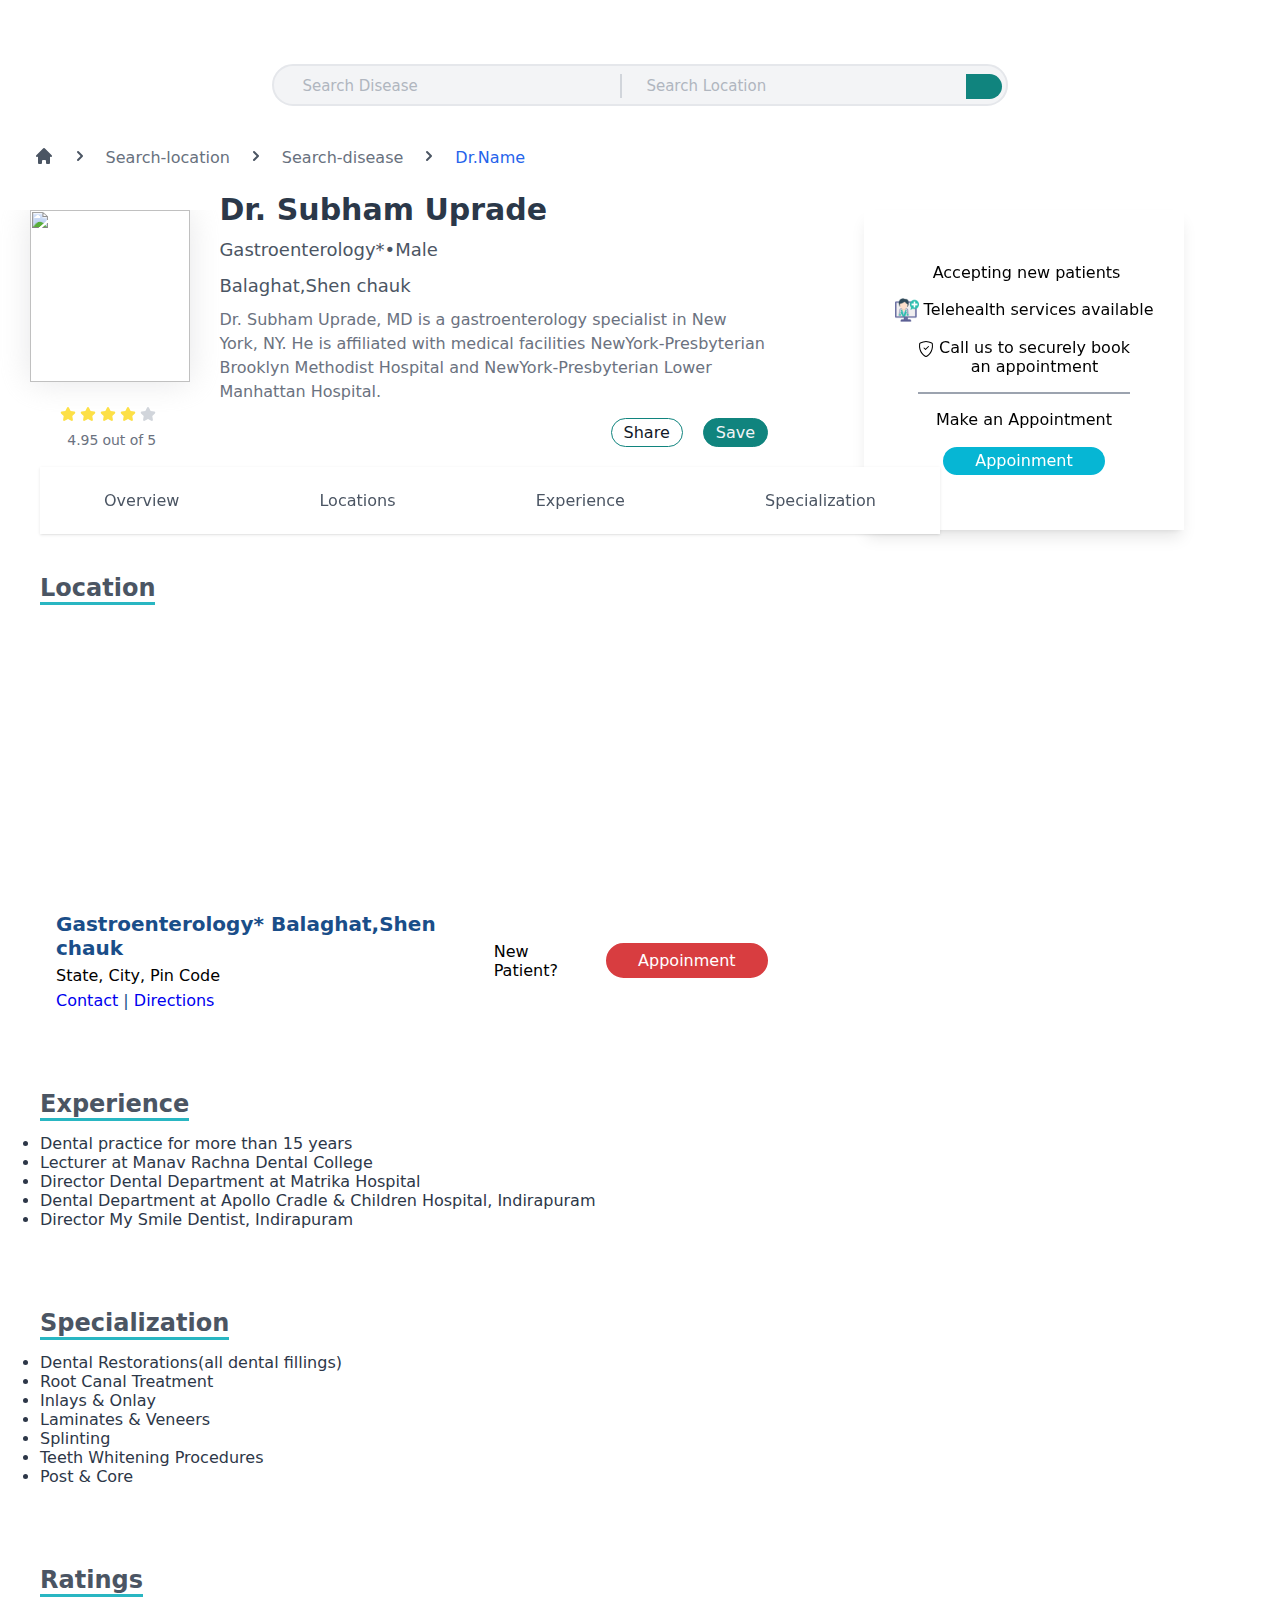
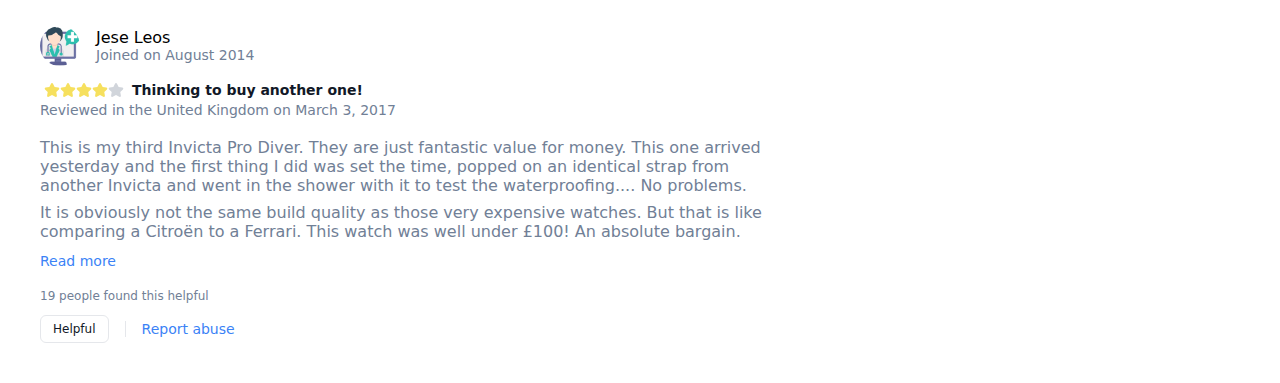
==== dr-search-profile/index.html @ 328bc560 "first commit" ====
<!DOCTYPE html>
<html lang="en">

<head>
    <meta charset="UTF-8">
    <meta name="viewport" content="width=device-width, initial-scale=1.0">
    <title>Document</title>
    <link rel="stylesheet" href="style.css">
    <!-- rimix  icon cdn -->
    <link href="https://cdn.jsdelivr.net/npm/remixicon@4.1.0/fonts/remixicon.css" rel="stylesheet" />
    <!-- fontawosame  icon cdn -->
    <link rel="stylesheet" href="https://cdnjs.cloudflare.com/ajax/libs/font-awesome/6.5.1/css/all.min.css"
        integrity="sha512-DTOQO9RWCH3ppGqcWaEA1BIZOC6xxalwEsw9c2QQeAIftl+Vegovlnee1c9QX4TctnWMn13TZye+giMm8e2LwA=="
        crossorigin="anonymous" referrerpolicy="no-referrer" />
    <!-- box icon cdn -->
    <link href='https://unpkg.com/boxicons@2.1.4/css/boxicons.min.css' rel='stylesheet'>
</head>

<body>
    <!-- navbar start -->

    <!-- navbar end -->
    <!-- search field -->
    <section>
        <section class="search-bar">
            <div class="search">
                <div class="search-item">
                    <input class="" type="text" id="search-input1" placeholder="Search Disease">
                </div>
                <div class="search-item">
                    <input class="input-2" type="text" id="search-input2" placeholder="Search Location">
                    <button onclick="search()" class=""><i class="fa-solid fa-lg fa-magnifying-glass"
                            style="color:white;"></i></button>
                </div>
            </div>
        </section>
        <div id="search-results">
            <!-- Search results will appear here -->
        </div>
    </section>
    <!-- search field end -->
    <!--info navigation start  -->
    <div class="info-nav mt-4">
        <div class="container flex items-center max-sm:px-2 py-4 mx-auto overflow-x-auto whitespace-nowrap">
            <a href="#" class="max-sm:text-sm text-gray-600 dark:text-gray-200">
                <svg xmlns="http://www.w3.org/2000/svg" class="w-5 h-5" viewBox="0 0 20 20" fill="currentColor">
                    <path
                        d="M10.707 2.293a1 1 0 00-1.414 0l-7 7a1 1 0 001.414 1.414L4 10.414V17a1 1 0 001 1h2a1 1 0 001-1v-2a1 1 0 011-1h2a1 1 0 011 1v2a1 1 0 001 1h2a1 1 0 001-1v-6.586l.293.293a1 1 0 001.414-1.414l-7-7z" />
                </svg>
            </a>
            <span class="mx-5 max-sm:mx-1 max-sm:text-sm text-gray-500 dark:text-gray-300 rtl:-scale-x-100">
                <svg xmlns="http://www.w3.org/2000/svg" class="w-5 h-5" viewBox="0 0 20 20" fill="currentColor">
                    <path fill-rule="evenodd"
                        d="M7.293 14.707a1 1 0 010-1.414L10.586 10 7.293 6.707a1 1 0 011.414-1.414l4 4a1 1 0 010 1.414l-4 4a1 1 0 01-1.414 0z"
                        clip-rule="evenodd" />
                </svg>
            </span>

            <a href="#" class="text text-gray-600 max-sm:text-sm dark:text-gray-200 hover:underline">
                Search-location
            </a>

            <span class="mx-5  max-sm:mx-1 text-gray-500 dark:text-gray-300 rtl:-scale-x-100">
                <svg xmlns="http://www.w3.org/2000/svg" class="w-5 h-5" viewBox="0 0 20 20" fill="currentColor">
                    <path fill-rule="evenodd"
                        d="M7.293 14.707a1 1 0 010-1.414L10.586 10 7.293 6.707a1 1 0 011.414-1.414l4 4a1 1 0 010 1.414l-4 4a1 1 0 01-1.414 0z"
                        clip-rule="evenodd" />
                </svg>
            </span>

            <a href="#" class="text max-sm:text-sm text-gray-600 dark:text-gray-200 hover:underline">
                Search-disease
            </a>
            <span class="mx-5 max-sm:text-sm max-sm:mx-1 text-gray-500 dark:text-gray-300 rtl:-scale-x-100">
                <svg xmlns="http://www.w3.org/2000/svg" class="w-5 h-5" viewBox="0 0 20 20" fill="currentColor">
                    <path fill-rule="evenodd"
                        d="M7.293 14.707a1 1 0 010-1.414L10.586 10 7.293 6.707a1 1 0 011.414-1.414l4 4a1 1 0 010 1.414l-4 4a1 1 0 01-1.414 0z"
                        clip-rule="evenodd" />
                </svg>
            </span>

            <a href="#" class="text1 max-sm:text-sm text-blue-600 dark:text-blue-400 hover:underline">
                Dr.Name
            </a>
        </div>
    </div>
    <!-- profile start -->
    <section class="profile mt-6 lg:flex ">
        <article class="first-article lg:w-[60vw]" id="overview">
            <div class="first-div flex max-sm:flex-col items-center justify-center">
                <div
                    class="div-a flex flex-col justify-center items-center w-[20vw] max-sm:w-full h-60 border-0 overflow-hidden">
                    <div class="img-div">
                        <img src="https://cdn.pixabay.com/photo/2015/04/23/22/00/tree-736885_1280.jpg" alt="" width="100%" height="100%"
                            class="overflow-hidden w-40 h-44 shadow-xl shadow-[0 0 30px rgba(214, 215, 216, 0.6)]">
                    </div>
                    <div class="star-div flex flex-col items-center mt-6">
                        <div class="flex ">
                            <svg class="w-4 h-4 text-yellow-300 me-1" aria-hidden="true"
                                xmlns="http://www.w3.org/2000/svg" fill="currentColor" viewBox="0 0 22 20">
                                <path
                                    d="M20.924 7.625a1.523 1.523 0 0 0-1.238-1.044l-5.051-.734-2.259-4.577a1.534 1.534 0 0 0-2.752 0L7.365 5.847l-5.051.734A1.535 1.535 0 0 0 1.463 9.2l3.656 3.563-.863 5.031a1.532 1.532 0 0 0 2.226 1.616L11 17.033l4.518 2.375a1.534 1.534 0 0 0 2.226-1.617l-.863-5.03L20.537 9.2a1.523 1.523 0 0 0 .387-1.575Z" />
                            </svg>
                            <svg class="w-4 h-4 text-yellow-300 me-1" aria-hidden="true"
                                xmlns="http://www.w3.org/2000/svg" fill="currentColor" viewBox="0 0 22 20">
                                <path
                                    d="M20.924 7.625a1.523 1.523 0 0 0-1.238-1.044l-5.051-.734-2.259-4.577a1.534 1.534 0 0 0-2.752 0L7.365 5.847l-5.051.734A1.535 1.535 0 0 0 1.463 9.2l3.656 3.563-.863 5.031a1.532 1.532 0 0 0 2.226 1.616L11 17.033l4.518 2.375a1.534 1.534 0 0 0 2.226-1.617l-.863-5.03L20.537 9.2a1.523 1.523 0 0 0 .387-1.575Z" />
                            </svg>
                            <svg class="w-4 h-4 text-yellow-300 me-1" aria-hidden="true"
                                xmlns="http://www.w3.org/2000/svg" fill="currentColor" viewBox="0 0 22 20">
                                <path
                                    d="M20.924 7.625a1.523 1.523 0 0 0-1.238-1.044l-5.051-.734-2.259-4.577a1.534 1.534 0 0 0-2.752 0L7.365 5.847l-5.051.734A1.535 1.535 0 0 0 1.463 9.2l3.656 3.563-.863 5.031a1.532 1.532 0 0 0 2.226 1.616L11 17.033l4.518 2.375a1.534 1.534 0 0 0 2.226-1.617l-.863-5.03L20.537 9.2a1.523 1.523 0 0 0 .387-1.575Z" />
                            </svg>
                            <svg class="w-4 h-4 text-yellow-300 me-1" aria-hidden="true"
                                xmlns="http://www.w3.org/2000/svg" fill="currentColor" viewBox="0 0 22 20">
                                <path
                                    d="M20.924 7.625a1.523 1.523 0 0 0-1.238-1.044l-5.051-.734-2.259-4.577a1.534 1.534 0 0 0-2.752 0L7.365 5.847l-5.051.734A1.535 1.535 0 0 0 1.463 9.2l3.656 3.563-.863 5.031a1.532 1.532 0 0 0 2.226 1.616L11 17.033l4.518 2.375a1.534 1.534 0 0 0 2.226-1.617l-.863-5.03L20.537 9.2a1.523 1.523 0 0 0 .387-1.575Z" />
                            </svg>
                            <svg class="last w-4 h-4 text-gray-300 me-1 dark:text-gray-500" aria-hidden="true"
                                xmlns="http://www.w3.org/2000/svg" fill="currentColor" viewBox="0 0 22 20">
                                <path
                                    d="M20.924 7.625a1.523 1.523 0 0 0-1.238-1.044l-5.051-.734-2.259-4.577a1.534 1.534 0 0 0-2.752 0L7.365 5.847l-5.051.734A1.535 1.535 0 0 0 1.463 9.2l3.656 3.563-.863 5.031a1.532 1.532 0 0 0 2.226 1.616L11 17.033l4.518 2.375a1.534 1.534 0 0 0 2.226-1.617l-.863-5.03L20.537 9.2a1.523 1.523 0 0 0 .387-1.575Z" />
                            </svg>
                        </div>
                        <div class="rating flex mt-2 ">
                            <p class="ms-1 text-sm font-medium text-gray-500 dark:text-gray-400">4.95</p>
                            <p class="ms-1 text-sm font-medium text-gray-500 dark:text-gray-400">out of</p>
                            <p class="ms-1 text-sm font-medium text-gray-500 dark:text-gray-400">5</p>
                        </div>
                    </div>
                </div>
                <div
                    class="div-b w-[50vw] max-sm:w-full lg:mt-[-4rem] max-sm:flex max-sm:flex-col max-sm:items-center max-sm:justify-center">
                    <p class="dr-class text-3xl font-semibold text-gray-800">Dr. Subham Uprade</p>
                    <p class="dr-class-2 mt-2 text-lg font-medium text-gray-600">Gastroenterology*•Male</p>
                    <p class="dr-class-2 mt-2 text-lg font-medium text-gray-600"> Balaghat,Shen chauk 
                        <i
                            class="fa fa-location-dot text-lg animate-bounce"></i></p>
                    <p class="dr-description mt-2 max-sm:text-center max-sm:px-2 text-base font-normal text-gray-500"><span
                            class="font-medium italic">Dr. Subham
                            Uprade</span>, MD is a gastroenterology specialist in New York, NY. He is affiliated with
                        medical facilities NewYork-Presbyterian Brooklyn Methodist Hospital and NewYork-Presbyterian
                        Lower Manhattan Hospital. </p>
                </div>
            </div>
            <div class="second-div w-[60vw] flex flex-row-reverse gap-4 max-sm:mt-4 lg:mt-[-2rem]">
                <a href=""><button
                        class=" bg-[#10847e] text-gray-100 px-3 py-1 border-[0.5px] border-[#10847e] rounded-full hover:bg-transparent hover:text-gray-900">
                        <i class="fa-regular fa-heart"></i> Save
                    </button>
                </a>
                <a href=""><button
                        class="share-btn hover:bg-[#10847e] hover:text-gray-100 px-3 py-1 border-[0.5px] border-[#10847e] rounded-full bg-transparent text-gray-900">
                        <i class="fa-solid fa-arrow-up-from-bracket"></i> Share
                    </button>
                </a>
            </div>
        </article>
        <!-- appoinment section  -->
        <article
            class="appoinment lg:w-[40vw] right-0 fixed items-center justify-center  flex flex-col max-sm:mt-6 max-sm:pt-6 max-sm:border-2">
            <div class="box bg-white shadow-lg  w-80 h-80 items-center justify-center lg:flex lg:flex-col">
                <div class="accept-sec flex max-sm:flex items-center justify-center">
                    <i class="fa-regular fa-lg fa-circle-check "></i>&nbsp;
                    <span> Accepting new patients</span>
                </div>
                <div class="tele-sec flex mt-4 max-sm:flex items-center justify-center">
                    <img src="consulting.png" alt="">&nbsp;
                    <span>Telehealth services available</span>
                </div>
                <div
                    class="call-sec flex text-center mt-4 border-b-2 border-gray-400 pb-4 max-sm:flex items-center justify-center">
                    <svg xmlns="http://www.w3.org/2000/svg" width="16" height="16" fill="currentColor"
                        class="bi bi-shield-check mt-[-1.5rem] " viewBox="0 0 16 16">
                        <path
                            d="M5.338 1.59a61 61 0 0 0-2.837.856.48.48 0 0 0-.328.39c-.554 4.157.726 7.19 2.253 9.188a10.7 10.7 0 0 0 2.287 2.233c.346.244.652.42.893.533q.18.085.293.118a1 1 0 0 0 .101.025 1 1 0 0 0 .1-.025q.114-.034.294-.118c.24-.113.547-.29.893-.533a10.7 10.7 0 0 0 2.287-2.233c1.527-1.997 2.807-5.031 2.253-9.188a.48.48 0 0 0-.328-.39c-.651-.213-1.75-.56-2.837-.855C9.552 1.29 8.531 1.067 8 1.067c-.53 0-1.552.223-2.662.524zM5.072.56C6.157.265 7.31 0 8 0s1.843.265 2.928.56c1.11.3 2.229.655 2.887.87a1.54 1.54 0 0 1 1.044 1.262c.596 4.477-.787 7.795-2.465 9.99a11.8 11.8 0 0 1-2.517 2.453 7 7 0 0 1-1.048.625c-.28.132-.581.24-.829.24s-.548-.108-.829-.24a7 7 0 0 1-1.048-.625 11.8 11.8 0 0 1-2.517-2.453C1.928 10.487.545 7.169 1.141 2.692A1.54 1.54 0 0 1 2.185 1.43 63 63 0 0 1 5.072.56" />
                        <path
                            d="M10.854 5.146a.5.5 0 0 1 0 .708l-3 3a.5.5 0 0 1-.708 0l-1.5-1.5a.5.5 0 1 1 .708-.708L7.5 7.793l2.646-2.647a.5.5 0 0 1 .708 0" />
                    </svg>&nbsp;
                    <span> Call us to securely
                        book <br> an appointment</span>
                </div>
                <span class="mt-4 max-sm:px-4 max-sm:flex items-center justify-center">Make an Appointment</span>
                <a href="" class="max-sm:flex items-center justify-center"><button
                        class="mt-4 bg-[#06b6d4] px-8 py-1 border-2 border-white rounded-full hover:bg-transparent hover:border-[#06b6d4] hover:border-2 text-white hover:text-gray-800 ">Appoinment</button></a>
            </div>
        </article>
    </section>
    <!-- profile end -->
    <nav class="backdrop-sepia-0 bg-white sticky top-0 shadow lg:ml-10  dark:bg-gray-800 lg:w-[100vw] mt-6">
        <ul
            class="container overflow-x-auto flex items-center justify-center p-6 mx-auto text-gray-600 capitalize dark:text-gray-300">
            <li><a href="#overview"
                    class="nav-link border-b-[3px] border-transparent hover:text-gray-800 transition-colors duration-300 transform dark:hover:text-gray-200 hover:border-[#29b6c2] mx-1.5 sm:mx-6">Overview</a>
            </li>

            <li><a href="#location"
                    class="nav-link border-b-[3px] border-transparent hover:text-gray-800 transition-colors duration-300 transform dark:hover:text-gray-200 hover:border-[#29b6c2] mx-1.5 sm:mx-6">Locations</a>
            </li>

            <li><a href="#experience"
                    class="nav-link border-b-[3px] border-transparent hover:text-gray-800 transition-colors duration-300 transform dark:hover:text-gray-200 hover:border-[#29b6c2] mx-1.5 sm:mx-6">Experience</a>
            </li>

            <li><a href="#specialization"
                    class="nav-link border-b-[3px] border-transparent hover:text-gray-800 transition-colors duration-300 transform dark:hover:text-gray-200 hover:border-[#29b6c2] mx-1.5 sm:mx-6">Specialization</a>
            </li>
        </ul>
    </nav>
    <!-- location section -->
    <section class="location lg:p-10 max-sm:p-4 " id="location">
        <span class="border-[#29b6c2] border-b-[3px] text-2xl  text-gray-600 font-bold">Location</span>
        <iframe class="mt-6 lg:w-[800px]"
            src="https://www.google.com/maps/embed?pb=!1m18!1m12!1m3!1d29635.501179921772!2d80.16007831991179!3d21.802015148360315!2m3!1f0!2f0!3f0!3m2!1i1024!2i768!4f13.1!3m3!1m2!1s0x3a2a5a2d3ebe9fa1%3A0x9c7bb7ea7f08169e!2sMoti%20Nagar%2C%20Balaghat%2C%20Madhya%20Pradesh%20481001!5e0!3m2!1sen!2sin!4v1711878911371!5m2!1sen!2sin"
            width="200" height="250" style="border:0;" allowfullscreen="" loading="lazy"
            referrerpolicy="no-referrer-when-downgrade">
        </iframe>
        <div class="mt-8 flex items-center justify-between lg:w-[57vw]">
            <article class="flex items-center gap-4">
                <div>
                    <i class="fa fa-location-dot fa-xl" style="color:#d83d40;"></i>
                </div>
                <div>
                    <span class="name font-semibold text-xl text-blue-800">Gastroenterology* Balaghat,Shen chauk </span><br>
                    <div class="adress mt-1.5 text-base font-medium">
                        <span>State,</span>
                        <span>City,</span>
                        <span>Pin Code</span>
                    </div>
                    <div class="contact mt-1.5">
                        <span class="text-blue-800"><a href="#contact">Contact</a> <span class="slash">|</span>
                            <a href="#directions">Directions</a></span>
                    </div>
                </div>
            </article>
            <article class="btns flex items-center justify-center gap-4 max-sm:mt-4">
                <span>New Patient?</span>
                <span><a href="" class="max-sm:flex items-center justify-center">
                        <button>Appoinment</button></a></span>
            </article>
        </div>
    </section>
    <!-- experience section  -->
    <section class="experience" id="experience">
        <span>Experience</span>
        <div>
            <li>Dental practice for more than 15 years </li>
            <li>Lecturer at Manav Rachna Dental College </li>
            <li>Director Dental Department at Matrika Hospital</li>
            <li>Dental Department at Apollo Cradle & Children Hospital, Indirapuram</li>
            <li>Director My Smile Dentist, Indirapuram </li>
        </div>
    </section>
    <!-- speacialization section -->
    <section class="experience" id="specialization">
        <span class="border-[#29b6c2] border-b-[3px] text-2xl  text-gray-600 font-bold">Specialization</span>
        <div class="mt-4 text-gray-800 text-base font-medium">
            <li>Dental Restorations(all dental fillings)</li>
            <li>Root Canal Treatment</li>
            <li>Inlays & Onlay</li>
            <li>Laminates & Veneers</li>
            <li>Splinting</li>
            <li>Teeth Whitening Procedures</li>
            <li> Post & Core</li>
        </div>
    </section>
    <!-- rating section -->
    <section class="rating-2 p-10 max-sm:p-4 " id="rating">
        <span class="border-[#29b6c2] border-b-[3px] text-2xl  text-gray-600 font-bold">Ratings</span>
        <div class="mt-8 lg:flex items-center justify-between lg:w-[57vw]">
            <article>
                <div class="flex items-center mb-4">
                    <img class="w-10 h-10 me-4 rounded-full" src="consulting.png" alt="">
                    <div>
                        <p>Jese Leos <time datetime="2014-08-16 19:00">Joined on August 2014</time></p>
                    </div>
                </div>
                <div class="div-2 flex items-center mb-1 space-x-1 rtl:space-x-reverse">
                    <svg class="w-4 h-4 text-yellow-300" aria-hidden="true" xmlns="http://www.w3.org/2000/svg"
                        fill="currentColor" viewBox="0 0 22 20">
                        <path
                            d="M20.924 7.625a1.523 1.523 0 0 0-1.238-1.044l-5.051-.734-2.259-4.577a1.534 1.534 0 0 0-2.752 0L7.365 5.847l-5.051.734A1.535 1.535 0 0 0 1.463 9.2l3.656 3.563-.863 5.031a1.532 1.532 0 0 0 2.226 1.616L11 17.033l4.518 2.375a1.534 1.534 0 0 0 2.226-1.617l-.863-5.03L20.537 9.2a1.523 1.523 0 0 0 .387-1.575Z" />
                    </svg>
                    <svg class="w-4 h-4 text-yellow-300" aria-hidden="true" xmlns="http://www.w3.org/2000/svg"
                        fill="currentColor" viewBox="0 0 22 20">
                        <path
                            d="M20.924 7.625a1.523 1.523 0 0 0-1.238-1.044l-5.051-.734-2.259-4.577a1.534 1.534 0 0 0-2.752 0L7.365 5.847l-5.051.734A1.535 1.535 0 0 0 1.463 9.2l3.656 3.563-.863 5.031a1.532 1.532 0 0 0 2.226 1.616L11 17.033l4.518 2.375a1.534 1.534 0 0 0 2.226-1.617l-.863-5.03L20.537 9.2a1.523 1.523 0 0 0 .387-1.575Z" />
                    </svg>
                    <svg class="w-4 h-4 text-yellow-300" aria-hidden="true" xmlns="http://www.w3.org/2000/svg"
                        fill="currentColor" viewBox="0 0 22 20">
                        <path
                            d="M20.924 7.625a1.523 1.523 0 0 0-1.238-1.044l-5.051-.734-2.259-4.577a1.534 1.534 0 0 0-2.752 0L7.365 5.847l-5.051.734A1.535 1.535 0 0 0 1.463 9.2l3.656 3.563-.863 5.031a1.532 1.532 0 0 0 2.226 1.616L11 17.033l4.518 2.375a1.534 1.534 0 0 0 2.226-1.617l-.863-5.03L20.537 9.2a1.523 1.523 0 0 0 .387-1.575Z" />
                    </svg>
                    <svg class="w-4 h-4 text-yellow-300" aria-hidden="true" xmlns="http://www.w3.org/2000/svg"
                        fill="currentColor" viewBox="0 0 22 20">
                        <path
                            d="M20.924 7.625a1.523 1.523 0 0 0-1.238-1.044l-5.051-.734-2.259-4.577a1.534 1.534 0 0 0-2.752 0L7.365 5.847l-5.051.734A1.535 1.535 0 0 0 1.463 9.2l3.656 3.563-.863 5.031a1.532 1.532 0 0 0 2.226 1.616L11 17.033l4.518 2.375a1.534 1.534 0 0 0 2.226-1.617l-.863-5.03L20.537 9.2a1.523 1.523 0 0 0 .387-1.575Z" />
                    </svg>
                    <svg class="svg-1 w-4 h-4 text-gray-300 dark:text-gray-500" aria-hidden="true"
                        xmlns="http://www.w3.org/2000/svg" fill="currentColor" viewBox="0 0 22 20">
                        <path
                            d="M20.924 7.625a1.523 1.523 0 0 0-1.238-1.044l-5.051-.734-2.259-4.577a1.534 1.534 0 0 0-2.752 0L7.365 5.847l-5.051.734A1.535 1.535 0 0 0 1.463 9.2l3.656 3.563-.863 5.031a1.532 1.532 0 0 0 2.226 1.616L11 17.033l4.518 2.375a1.534 1.534 0 0 0 2.226-1.617l-.863-5.03L20.537 9.2a1.523 1.523 0 0 0 .387-1.575Z" />
                    </svg>
                    <p class="ms-2 text-sm font-semibold text-gray-900 dark:text-white">Thinking to buy another one!
                    </p>
                </div>
                <footer class="mb-5 text-sm text-gray-500 dark:text-gray-400">
                    <p>Reviewed in the United Kingdom on <time datetime="2017-03-03 19:00">March 3, 2017</time></p>
                </footer>
                <p>This is my third Invicta Pro Diver. They are just
                    fantastic value for money. This one arrived yesterday and the first thing I did was set the time,
                    popped on an identical strap from another Invicta and went in the shower with it to test the
                    waterproofing.... No problems.</p>
                <p class="p-2">It is obviously not the same build quality as those
                    very expensive watches. But that is like comparing a Citroën to a Ferrari. This watch was well under
                    £100! An absolute bargain.</p>
                <a href="#" class="block mb-5 text-sm font-medium text-blue-600 hover:underline dark:text-blue-500">Read
                    more</a>
                <aside>
                    <p class="mt-1 text-xs text-gray-500 dark:text-gray-400">19 people found this helpful</p>
                    <div class="flex items-center mt-3">
                        <a href="#"
                            class="a-1 px-2 py-1.5 text-xs font-medium text-gray-900 focus:outline-none bg-white rounded-lg border border-gray-200 hover:bg-gray-100 hover:text-blue-700 focus:z-10 focus:ring-4 focus:ring-gray-100 dark:focus:ring-gray-700 dark:bg-gray-800 dark:text-gray-400 dark:border-gray-600 dark:hover:text-white dark:hover:bg-gray-700">Helpful</a>
                        <a href="#"
                            class="a-2 ps-4 text-sm font-medium text-blue-600 hover:underline border-gray-200 ms-4 border-s">Report
                            abuse</a>
                    </div>
                </aside>
            </article>

        </div>
    </section>
    </section>
    <footer>





    <!-- navbar javascript -->
    <script>
        const navLinks = document.querySelectorAll('.nav-link');
        navLinks.forEach(link => {
            link.addEventListener('click', function () {
                navLinks.forEach(item => item.classList.remove('active'));
                this.classList.add('active');
            });
        });
    </script>
    <!-- navbar javascript -->
</body>

</html>
---- dr-search-profile/style.css ----
* {
    padding: 0;
    margin: 0;
    box-sizing: border-box;
    font-family: ui-sans-serif, system-ui, sans-serif, "Apple Color Emoji", "Segoe UI Emoji", "Segoe UI Symbol", "Noto Color Emoji";
}

/* -----------search bar style-------------- */
.search-bar {
    display: flex;
    justify-content: center;
    width: 100%;

    >.search {
        display: flex;
        justify-content: space-between;
        justify-content: center;
        text-align: center;
        margin-top: 4rem;
        width: 46rem;
        height: 2.6rem;
        background-color: #f3f4f6;
        border: 2px solid #e5e7eb;
        border-radius: 9999px;
        padding-top: 0.2rem;

        >.search-item {
            display: flex;
            align-items: center;
            justify-content: center;

            >input {
                margin-left: 1.5rem;
                display: flex;
                align-items: center;
                width: 20rem;
                height: 1.5rem;
                border: none;
                border-right: 2px solid #d1d5db;
                background-color: #f3f4f6;
                outline: none;
            }

            >button {
                padding: 0.8rem 1.1rem 0.8rem 1.1rem;
                background-color: #10847e;
                border: none;
                border-top-right-radius: 9999px;
                border-bottom-right-radius: 9999px;
            }

            .input-2 {
                border-right: none;
            }

            input::placeholder {
                color: #b0b6bf;
                font-size: 15px;
            }
        }
    }
}

/*------------ search bar style end-------------------*/
/* --------info navigation start style--------- */
.info-nav {
    margin-top: 2.5rem;
    margin-left: 2.1rem;

    >.container {
        display: flex;
        gap: 1rem;
        align-items: center;
        padding: 1rem 0 1rem 0 1rem;
        white-space: nowrap;
        overflow-x: auto;

        >a,
        span {
            color: #4b5563;
            text-decoration: none;

            >svg {
                width: 1.25rem;
                height: 1.25rem;
            }
        }

        >a:hover {
            text-decoration: underline;
        }

        >.text {
            font-size: 16px;
            color: #68717e;
        }

        >.text1 {
            font-size: 16px;
            color: #2563eb;
        }
    }

}

/* -----------info navigation end---------- */
/* ----------- profile start---------------  */

.profile {
    margin-top: 2.5rem;
    display: flex;

    >.first-article {
        width: 60vw;

        >.first-div {
            display: flex;
            align-items: center;
            justify-content: center;

            >.div-a {
                display: flex;
                flex-direction: column;
                justify-content: center;
                align-items: center;
                width: 20vw;
                height: 15rem;
                border: none;
                overflow: hidden;

                >.img-div {
                    width: 10rem;
                    height: 11rem;
                    box-shadow: 0 0 30px rgba(214, 215, 216, 0.6);
                }

                >.star-div {
                    display: flex;
                    flex-direction: column;
                    align-items: center;
                    margin-top: 1.5rem;

                    >div {
                        display: flex;

                        >svg {
                            width: 1rem;
                            height: 1rem;
                            color: #fde047;
                            margin-inline-end: 0.25rem;
                        }

                        >.last {
                            color: #d1d5db;
                        }
                    }

                    >.rating {
                        display: flex;
                        margin-top: 0.5rem;

                        >p {
                            margin-inline-start: 0.25rem;
                            font-size: 0.875rem;
                            line-height: 1.25rem;
                            font-weight: 500;
                            color: #6b7280;
                        }
                    }
                }

            }

            >.div-b {
                width: 50vw;
                margin-top: -4rem;

                >.dr-class {
                    font-size: 1.875rem;
                    line-height: 2.25rem;
                    font-weight: 600;
                    color: #2b3849;
                }

                >.dr-class-2 {
                    margin-top: 0.5rem;
                    font-size: 1.125rem;
                    line-height: 1.75rem;
                    font-weight: 500;
                    color: #4b5563;
                }

                >.dr-description {
                    margin-top: 0.5rem;
                    font-weight: 400;
                    font-size: 1rem;
                    line-height: 1.5rem;
                    color: #6b7280;

                }
            }
        }

        .second-div {
            width: 60vw;
            display: flex;
            flex-direction: row-reverse;
            gap: 1.25rem;
            margin-top: -2rem;

            >a {
                >button {
                    background-color: #10847e;
                    color: rgb(243 244 246);
                    padding: 0.25rem 0.75rem 0.25rem 0.75rem;
                    border: 0.5px solid #10847e;
                    border-radius: 999px;
                    font-size: 16px;
                }

                >.share-btn {
                    background-color: transparent;
                    color: rgb(17 24 39);
                }

                >button:hover {
                    background-color: transparent;
                    color: rgb(17 24 39);
                }

                >.share-btn:hover {
                    background-color: #10847e;
                    color: rgb(243 244 246);
                }
            }
        }

    }

    .appoinment {
        width: 40vw;
        right: 0;
        position: fixed;
        display: flex;
        flex-direction: column;
        justify-content: center;
        align-items: center;

        >.box {
            background-color: white;
            width: 20rem;
            height: 20rem;
            display: flex;
            flex-direction: column;
            justify-content: center;
            align-items: center;
            box-shadow: 0 10px 15px -3px rgb(0 0 0 / 0.1), 0 4px 6px -4px rgb(0 0 0 / 0.1);

            >.accept-sec {
                display: flex;
                align-items: center;
                justify-content: center;
            }

            >.tele-sec {
                margin-top: 1rem;
                display: flex;
                justify-content: center;
                align-items: center;

                >img {
                    width: 1.5rem;
                    height: 1.5rem;
                }
            }

            >.call-sec {
                display: flex;
                text-align: center;
                margin-top: 1rem;
                padding-bottom: 1rem;
                border-bottom: 2px solid rgb(156 163 175);

                >svg {
                    margin-top: 0.2rem;
                }

            }

            >span {
                margin-top: 1rem;
            }

            >a {
                button {
                    margin-top: 1rem;
                    background-color: #06b6d4;
                    padding: 0.27rem 2rem 0.29rem 2rem;
                    border: 2px solid white;
                    border-radius: 999px;
                    font-size: 16px;
                    color: white;
                }

                button:hover {
                    color: rgb(31 41 55);
                    border: 2px solid #06b6d4;
                    background-color: transparent;
                }
            }
        }

    }
}

/* --------feature section start--------- */
/* ----feature nav-------- */
nav {
    background-color: white;
    position: sticky;
    top: 0;
    box-shadow: 0 1px 3px 0 rgb(0 0 0 / 0.1), 0 1px 2px -1px rgb(0 0 0 / 0.1);
    margin-left: 2.5rem;
    width: 100vh;
    margin-top: 1.25rem;

    >ul {
        overflow-x: auto;
        display: flex;
        justify-content: center;
        justify-content: space-between;
        align-items: center;
        padding: 1.5rem 4rem 1.5rem 4rem;
        margin-left: auto;
        margin-right: auto;

        >li {
            list-style: none;

            >a {
                color: #4b5563;
                text-transform: capitalize;
                text-decoration: none;
                border-bottom: 3px solid transparent;
                transition-property: color, background-color, border-color, text-decoration-color, fill, stroke, transform;
                transition-timing-function: cubic-bezier(0.4, 0, 0.2, 1);
                transition-duration: 300ms;
            }

            >a:hover {
                border-bottom: 3px solid #29b6c2;
                transition-property: color, transform;
                transition-duration: 300ms;
            }

        }

    }
}

nav ul li a.active {
    border-bottom: 3px solid #29b6c2;
}

/* ----feature nav end-------- */
/* location section start*/
.location {
    padding: 2.5rem;
    width: 50vw;

    >span {
        border-bottom: 3px solid #29b6c2;
        font-size: 1.5rem;
        color: #4b5563;
        font-weight: bold;
    }

    >iframe {
        margin-top: 1.5rem;
        width: 800px;
    }

    >div {
        margin-top: 2rem;
        display: flex;
        align-items: center;
        justify-content: space-between;
        width: 57vw;

        >article {
            display: flex;
            align-items: center;
            gap: 1rem;

            >div {
                >.name {
                    font-weight: 600;
                    font-size: 1.25rem;
                    color: #1a4e89;
                }

                >.adress {
                    margin-top: 0.375rem;
                    font-size: 1rem;
                    font-weight: 500;
                }

                >.contact {
                    margin-top: 0.375rem;
                    color: #1a4e89;

                    >span {
                        >a {
                            text-decoration: none;
                        }
                    }

                    >.slash {
                        color: #cbd5e0;
                    }
                }
            }
        }

        >.btns {
            display: flex;
            align-items: center;
            justify-content: center;
            gap: 1rem;

            >span {
                >a {
                    >button {
                        background-color: #d83d40;
                        padding: 0.25rem 2rem 0.25rem 2rem;
                        border: 2px solid #ffffff;
                        border-style: solid;
                        border-radius: 9999px;
                        color: #ffffff;
                        font-size: 16px;
                        line-height: 1.7rem;
                    }

                    >button:hover {
                        background-color: transparent;
                        border: 2px solid #d83d40;
                        color: #808080;
                    }
                }
            }
        }
    }
}

/*------- location section end-----------*/

/* ----------experience & specialization section ----------- */
.experience {
    padding: 2.5rem;
    width: 50vw;

    >span {
        border-bottom: 3px solid #29b6c2;
        font-size: 1.5rem;
        color: #4b5563;
        font-weight: bold;
    }

    >div {
        margin-top: 1rem;
        color: #2d3748;
        font-size: 1rem;
        font-weight: 500;
    }
}

/* ----------experience & specialization section end----------- */

/* ------------rating section start----------- */
.rating-2 {
    padding: 2.5rem;
    width: 50vw;

    >span {
        border-bottom: 3px solid #29b6c2;
        font-size: 1.5rem;
        color: #4b5563;
        font-weight: bold;
    }

    >div {
        margin-top: 2rem;
        display: flex;
        align-items: center;
        justify-content: space-between;
        width: 57vw;

        >article {
            >div {
                display: flex;
                align-items: center;
                margin-bottom: 1rem;

                >img {
                    width: 2.5rem;
                    margin-right: 1rem;
                    border-radius: 50%;
                }

                >div {
                    font-size: medium;
                    font-weight: 500;

                    >p {
                        >time {
                            display: block;
                            font-size: 0.875rem;
                            color: #718096;
                        }
                    }
                }
            }

            >.div-2 {
                display: flex;
                align-items: center;
                margin-bottom: 0.25rem;
                margin-left: 0.25rem;

                >svg {
                    width: 1rem;
                    height: 1rem;
                    color: #f6e05e;
                }

                >.svg-1 {
                    color: #d1d5db;
                }

                >p {
                    margin-left: 0.5rem;
                    font-size: 0.875rem;
                    font-weight: 600;
                    color: #111827;

                }
            }

            >footer {
                margin-bottom: 1.25rem;
                font-size: 0.875rem;
                color: #718096;
            }

            >p {
                margin-bottom: 0.5rem;
                font-size: 16px;
                color: #718096;
            }

            >.p-2 {
                margin-bottom: 0.75rem;
                color: #718096;
            }

            >a {
                display: block;
                margin-bottom: 1.25rem;
                font-size: 0.877rem;
                font-weight: 500;
                color: #3b82f6;
                text-decoration: none;
            }

            >a:hover {
                text-decoration: underline;
            }

            >aside {
                >p {
                    margin-top: 0.25rem;
                    font-size: 0.75rem;
                    color: #718096;
                }

                >div {
                    display: flex;
                    align-items: center;
                    margin-top: 0.75rem;

                    >.a-1{
                        padding: 0.375rem 0.75rem;
                        font-size: 0.75rem;
                        font-weight: 500;
                        color: #111827;
                        outline: none;
                        background-color: #ffffff;
                        border-radius: 0.375rem;
                        border: 1px solid #e5e7eb;
                        text-decoration: none;
                    }

                    >a:hover {
                        background-color: #f3f4f6;
                        color: #3b82f6;
                    }

                    >a:focus {
                        z-index: 10;
                        outline: none;
                        border-color: transparent;
                        box-shadow: 0 0 0 2px #f3f4f6, 0 0 0 3px #f3f4f6;
                    }

                    >.a-2 {
                        padding-left: 1rem;
                        font-size: 0.875rem;
                        font-weight: 500;
                        color: #3b82f6;
                        border:none;
                        margin-left: 1rem;
                        border-inline-start:1px solid #e5e7eb;
                        text-decoration: none;
                    }
                    >.a-2:hover{
                        text-decoration: underline;
                        background-color: white;
                    }
                }
            }
        }

    }
}



/* ------------rating section end----------- */
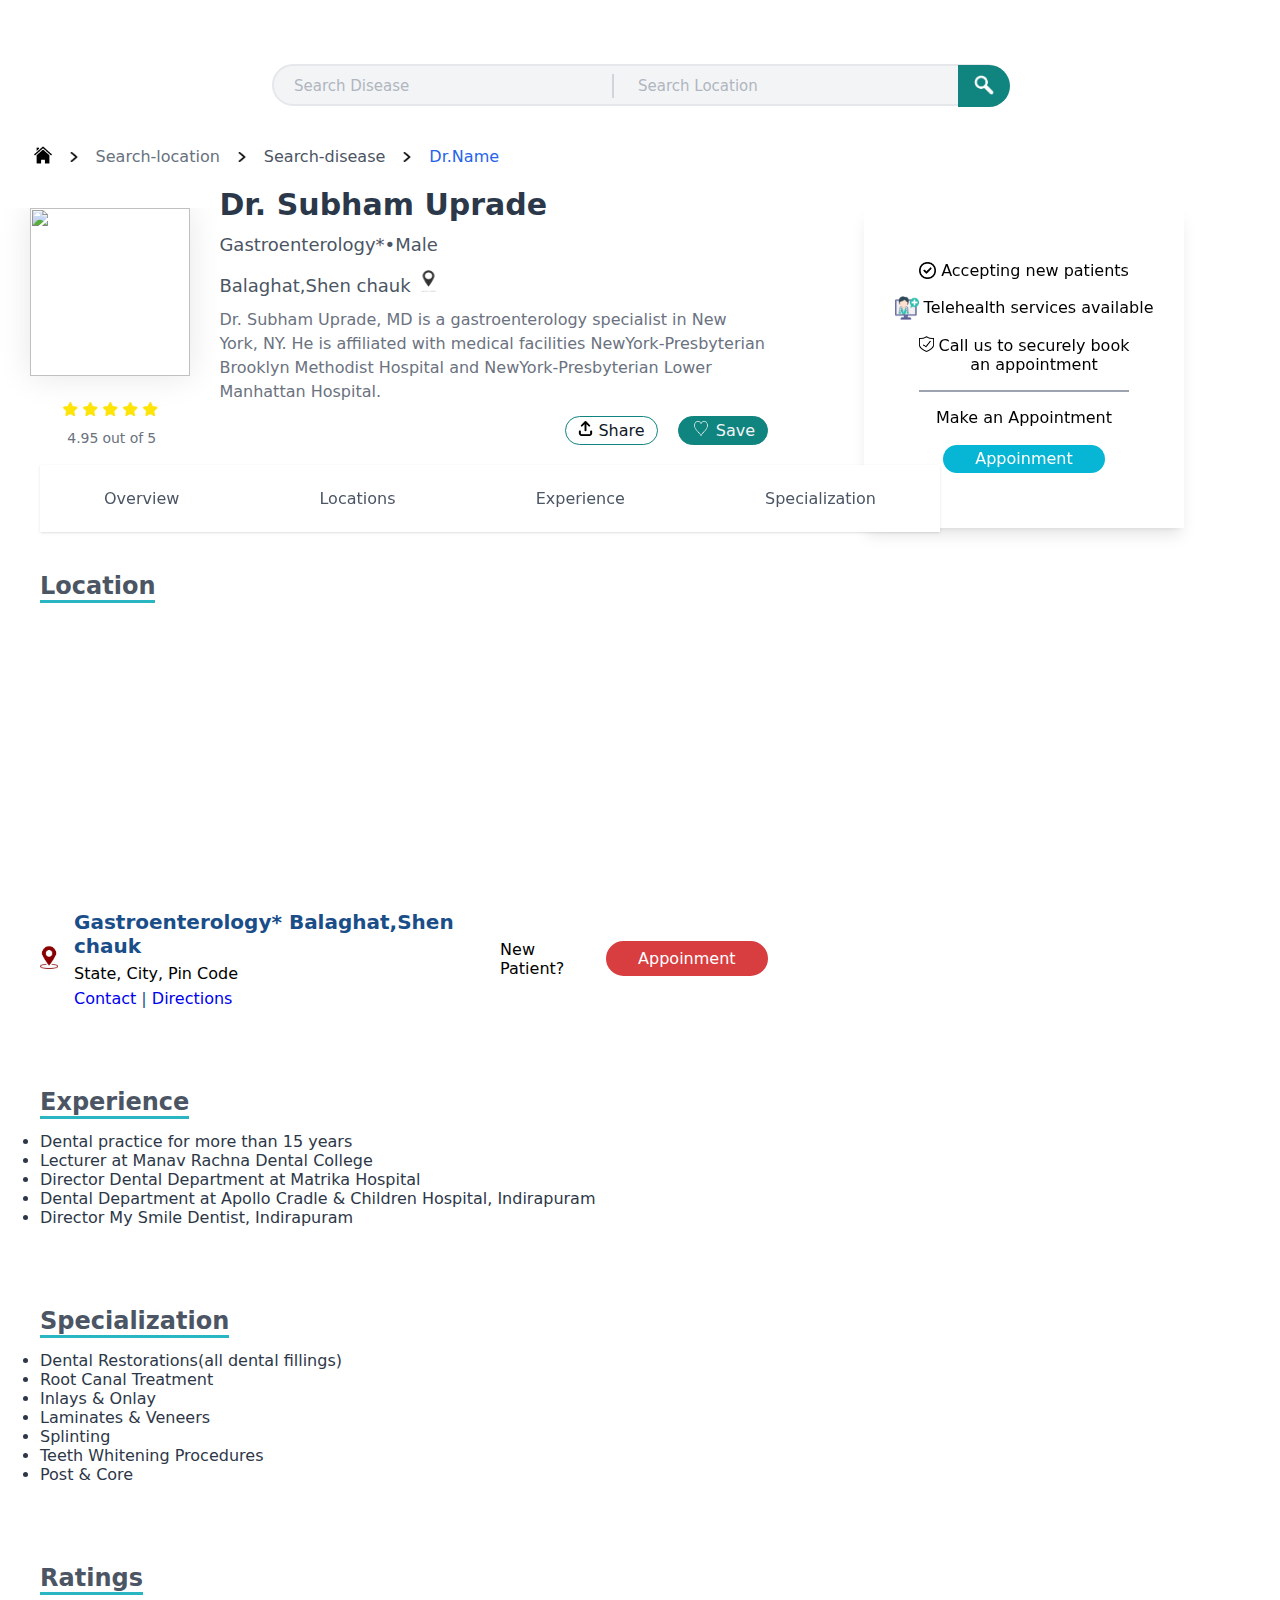
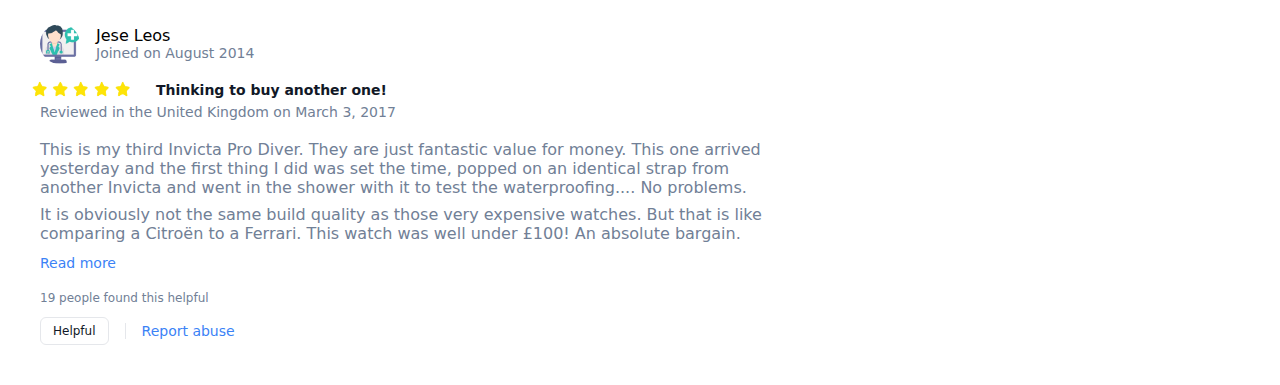
==== commit b17c1056: "first commit" ====
--- a/dr-search-profile/index.html
+++ b/dr-search-profile/index.html
@@ -6,14 +6,6 @@
     <meta name="viewport" content="width=device-width, initial-scale=1.0">
     <title>Document</title>
     <link rel="stylesheet" href="style.css">
-    <!-- rimix  icon cdn -->
-    <link href="https://cdn.jsdelivr.net/npm/remixicon@4.1.0/fonts/remixicon.css" rel="stylesheet" />
-    <!-- fontawosame  icon cdn -->
-    <link rel="stylesheet" href="https://cdnjs.cloudflare.com/ajax/libs/font-awesome/6.5.1/css/all.min.css"
-        integrity="sha512-DTOQO9RWCH3ppGqcWaEA1BIZOC6xxalwEsw9c2QQeAIftl+Vegovlnee1c9QX4TctnWMn13TZye+giMm8e2LwA=="
-        crossorigin="anonymous" referrerpolicy="no-referrer" />
-    <!-- box icon cdn -->
-    <link href='https://unpkg.com/boxicons@2.1.4/css/boxicons.min.css' rel='stylesheet'>
 </head>
 
 <body>
@@ -29,8 +21,9 @@
                 </div>
                 <div class="search-item">
                     <input class="input-2" type="text" id="search-input2" placeholder="Search Location">
-                    <button onclick="search()" class=""><i class="fa-solid fa-lg fa-magnifying-glass"
-                            style="color:white;"></i></button>
+                    <button onclick="search()" class="">
+                    <img src="search-removebg-preview.png" alt="" width="20" height="20">    
+                    </button>
                 </div>
             </div>
         </section>
@@ -40,202 +33,161 @@
     </section>
     <!-- search field end -->
     <!--info navigation start  -->
-    <div class="info-nav mt-4">
-        <div class="container flex items-center max-sm:px-2 py-4 mx-auto overflow-x-auto whitespace-nowrap">
-            <a href="#" class="max-sm:text-sm text-gray-600 dark:text-gray-200">
-                <svg xmlns="http://www.w3.org/2000/svg" class="w-5 h-5" viewBox="0 0 20 20" fill="currentColor">
-                    <path
-                        d="M10.707 2.293a1 1 0 00-1.414 0l-7 7a1 1 0 001.414 1.414L4 10.414V17a1 1 0 001 1h2a1 1 0 001-1v-2a1 1 0 011-1h2a1 1 0 011 1v2a1 1 0 001 1h2a1 1 0 001-1v-6.586l.293.293a1 1 0 001.414-1.414l-7-7z" />
-                </svg>
-            </a>
-            <span class="mx-5 max-sm:mx-1 max-sm:text-sm text-gray-500 dark:text-gray-300 rtl:-scale-x-100">
-                <svg xmlns="http://www.w3.org/2000/svg" class="w-5 h-5" viewBox="0 0 20 20" fill="currentColor">
-                    <path fill-rule="evenodd"
-                        d="M7.293 14.707a1 1 0 010-1.414L10.586 10 7.293 6.707a1 1 0 011.414-1.414l4 4a1 1 0 010 1.414l-4 4a1 1 0 01-1.414 0z"
-                        clip-rule="evenodd" />
-                </svg>
+    <div class="info-nav">
+        <div class="container">
+            <a href="#" class="">
+                <img src="home-bg-removebg-preview.png" alt="" width="18" height="18">
+            </a>
+            <span class="">
+                <img src="greater-2-removebg-preview.png" alt="" width="12" height="10">
             </span>
 
-            <a href="#" class="text text-gray-600 max-sm:text-sm dark:text-gray-200 hover:underline">
+            <a href="#" class="text">
                 Search-location
             </a>
 
-            <span class="mx-5  max-sm:mx-1 text-gray-500 dark:text-gray-300 rtl:-scale-x-100">
-                <svg xmlns="http://www.w3.org/2000/svg" class="w-5 h-5" viewBox="0 0 20 20" fill="currentColor">
-                    <path fill-rule="evenodd"
-                        d="M7.293 14.707a1 1 0 010-1.414L10.586 10 7.293 6.707a1 1 0 011.414-1.414l4 4a1 1 0 010 1.414l-4 4a1 1 0 01-1.414 0z"
-                        clip-rule="evenodd" />
-                </svg>
+            <span class="">
+                <img src="greater-2-removebg-preview.png" alt="" width="12" height="10">
             </span>
 
-            <a href="#" class="text max-sm:text-sm text-gray-600 dark:text-gray-200 hover:underline">
+            <a href="#" class="">
                 Search-disease
             </a>
-            <span class="mx-5 max-sm:text-sm max-sm:mx-1 text-gray-500 dark:text-gray-300 rtl:-scale-x-100">
-                <svg xmlns="http://www.w3.org/2000/svg" class="w-5 h-5" viewBox="0 0 20 20" fill="currentColor">
-                    <path fill-rule="evenodd"
-                        d="M7.293 14.707a1 1 0 010-1.414L10.586 10 7.293 6.707a1 1 0 011.414-1.414l4 4a1 1 0 010 1.414l-4 4a1 1 0 01-1.414 0z"
-                        clip-rule="evenodd" />
-                </svg>
+            <span class="">
+                <img src="greater-2-removebg-preview.png" alt="" width="12" height="10">
             </span>
 
-            <a href="#" class="text1 max-sm:text-sm text-blue-600 dark:text-blue-400 hover:underline">
+            <a href="#" class="text1">
                 Dr.Name
             </a>
         </div>
     </div>
     <!-- profile start -->
-    <section class="profile mt-6 lg:flex ">
-        <article class="first-article lg:w-[60vw]" id="overview">
-            <div class="first-div flex max-sm:flex-col items-center justify-center">
+    <section class="profile">
+        <article class="first-article" id="overview">
+            <div class="first-div">
                 <div
-                    class="div-a flex flex-col justify-center items-center w-[20vw] max-sm:w-full h-60 border-0 overflow-hidden">
+                    class="div-a">
                     <div class="img-div">
-                        <img src="https://cdn.pixabay.com/photo/2015/04/23/22/00/tree-736885_1280.jpg" alt="" width="100%" height="100%"
-                            class="overflow-hidden w-40 h-44 shadow-xl shadow-[0 0 30px rgba(214, 215, 216, 0.6)]">
-                    </div>
-                    <div class="star-div flex flex-col items-center mt-6">
-                        <div class="flex ">
-                            <svg class="w-4 h-4 text-yellow-300 me-1" aria-hidden="true"
-                                xmlns="http://www.w3.org/2000/svg" fill="currentColor" viewBox="0 0 22 20">
-                                <path
-                                    d="M20.924 7.625a1.523 1.523 0 0 0-1.238-1.044l-5.051-.734-2.259-4.577a1.534 1.534 0 0 0-2.752 0L7.365 5.847l-5.051.734A1.535 1.535 0 0 0 1.463 9.2l3.656 3.563-.863 5.031a1.532 1.532 0 0 0 2.226 1.616L11 17.033l4.518 2.375a1.534 1.534 0 0 0 2.226-1.617l-.863-5.03L20.537 9.2a1.523 1.523 0 0 0 .387-1.575Z" />
-                            </svg>
-                            <svg class="w-4 h-4 text-yellow-300 me-1" aria-hidden="true"
-                                xmlns="http://www.w3.org/2000/svg" fill="currentColor" viewBox="0 0 22 20">
-                                <path
-                                    d="M20.924 7.625a1.523 1.523 0 0 0-1.238-1.044l-5.051-.734-2.259-4.577a1.534 1.534 0 0 0-2.752 0L7.365 5.847l-5.051.734A1.535 1.535 0 0 0 1.463 9.2l3.656 3.563-.863 5.031a1.532 1.532 0 0 0 2.226 1.616L11 17.033l4.518 2.375a1.534 1.534 0 0 0 2.226-1.617l-.863-5.03L20.537 9.2a1.523 1.523 0 0 0 .387-1.575Z" />
-                            </svg>
-                            <svg class="w-4 h-4 text-yellow-300 me-1" aria-hidden="true"
-                                xmlns="http://www.w3.org/2000/svg" fill="currentColor" viewBox="0 0 22 20">
-                                <path
-                                    d="M20.924 7.625a1.523 1.523 0 0 0-1.238-1.044l-5.051-.734-2.259-4.577a1.534 1.534 0 0 0-2.752 0L7.365 5.847l-5.051.734A1.535 1.535 0 0 0 1.463 9.2l3.656 3.563-.863 5.031a1.532 1.532 0 0 0 2.226 1.616L11 17.033l4.518 2.375a1.534 1.534 0 0 0 2.226-1.617l-.863-5.03L20.537 9.2a1.523 1.523 0 0 0 .387-1.575Z" />
-                            </svg>
-                            <svg class="w-4 h-4 text-yellow-300 me-1" aria-hidden="true"
-                                xmlns="http://www.w3.org/2000/svg" fill="currentColor" viewBox="0 0 22 20">
-                                <path
-                                    d="M20.924 7.625a1.523 1.523 0 0 0-1.238-1.044l-5.051-.734-2.259-4.577a1.534 1.534 0 0 0-2.752 0L7.365 5.847l-5.051.734A1.535 1.535 0 0 0 1.463 9.2l3.656 3.563-.863 5.031a1.532 1.532 0 0 0 2.226 1.616L11 17.033l4.518 2.375a1.534 1.534 0 0 0 2.226-1.617l-.863-5.03L20.537 9.2a1.523 1.523 0 0 0 .387-1.575Z" />
-                            </svg>
-                            <svg class="last w-4 h-4 text-gray-300 me-1 dark:text-gray-500" aria-hidden="true"
-                                xmlns="http://www.w3.org/2000/svg" fill="currentColor" viewBox="0 0 22 20">
-                                <path
-                                    d="M20.924 7.625a1.523 1.523 0 0 0-1.238-1.044l-5.051-.734-2.259-4.577a1.534 1.534 0 0 0-2.752 0L7.365 5.847l-5.051.734A1.535 1.535 0 0 0 1.463 9.2l3.656 3.563-.863 5.031a1.532 1.532 0 0 0 2.226 1.616L11 17.033l4.518 2.375a1.534 1.534 0 0 0 2.226-1.617l-.863-5.03L20.537 9.2a1.523 1.523 0 0 0 .387-1.575Z" />
-                            </svg>
+                        <img src="https://cdn.pixabay.com/photo/2015/04/23/22/00/tree-736885_1280.jpg" alt=""
+                            width="100%" height="100%">
+                    </div>
+                    <div class="star-div">
+                        <div class="flex">
+                            <img src="star-removebg-preview.png" alt="" width="20" height="20">
+                            <img src="star-removebg-preview.png" alt="" width="20" height="20">
+                            <img src="star-removebg-preview.png" alt="" width="20" height="20">
+                            <img src="star-removebg-preview.png" alt="" width="20" height="20">
+                            <img src="star-removebg-preview.png" alt="" width="20" height="20">
                         </div>
-                        <div class="rating flex mt-2 ">
-                            <p class="ms-1 text-sm font-medium text-gray-500 dark:text-gray-400">4.95</p>
-                            <p class="ms-1 text-sm font-medium text-gray-500 dark:text-gray-400">out of</p>
-                            <p class="ms-1 text-sm font-medium text-gray-500 dark:text-gray-400">5</p>
+                        <div class="rating">
+                            <p class="">4.95</p>
+                            <p class="">out of</p>
+                            <p class="">5</p>
                         </div>
                     </div>
                 </div>
                 <div
-                    class="div-b w-[50vw] max-sm:w-full lg:mt-[-4rem] max-sm:flex max-sm:flex-col max-sm:items-center max-sm:justify-center">
-                    <p class="dr-class text-3xl font-semibold text-gray-800">Dr. Subham Uprade</p>
-                    <p class="dr-class-2 mt-2 text-lg font-medium text-gray-600">Gastroenterology*•Male</p>
-                    <p class="dr-class-2 mt-2 text-lg font-medium text-gray-600"> Balaghat,Shen chauk 
-                        <i
-                            class="fa fa-location-dot text-lg animate-bounce"></i></p>
-                    <p class="dr-description mt-2 max-sm:text-center max-sm:px-2 text-base font-normal text-gray-500"><span
-                            class="font-medium italic">Dr. Subham
+                    class="div-b">
+                    <p class="dr-class">Dr. Subham Uprade</p>
+                    <p class="dr-class-2">Gastroenterology*•Male</p>
+                    <p class="dr-class-2"> Balaghat,Shen chauk
+                        <img src="location-removebg-preview.png" alt="" height="25" width="25">
+                    <p class="dr-description">
+                        <span class="">Dr. Subham
                             Uprade</span>, MD is a gastroenterology specialist in New York, NY. He is affiliated with
                         medical facilities NewYork-Presbyterian Brooklyn Methodist Hospital and NewYork-Presbyterian
                         Lower Manhattan Hospital. </p>
                 </div>
             </div>
-            <div class="second-div w-[60vw] flex flex-row-reverse gap-4 max-sm:mt-4 lg:mt-[-2rem]">
+            <div class="second-div">
                 <a href=""><button
-                        class=" bg-[#10847e] text-gray-100 px-3 py-1 border-[0.5px] border-[#10847e] rounded-full hover:bg-transparent hover:text-gray-900">
-                        <i class="fa-regular fa-heart"></i> Save
+                        class="">
+                        <img src="white-2-removebg-preview.png" alt="" width="20" height="15"> Save
                     </button>
                 </a>
                 <a href=""><button
-                        class="share-btn hover:bg-[#10847e] hover:text-gray-100 px-3 py-1 border-[0.5px] border-[#10847e] rounded-full bg-transparent text-gray-900">
-                        <i class="fa-solid fa-arrow-up-from-bracket"></i> Share
+                        class="share-btn">
+                       <img src="share-bg-removebg-preview.png" alt="" width="15" height="15"> Share
                     </button>
                 </a>
             </div>
         </article>
         <!-- appoinment section  -->
         <article
-            class="appoinment lg:w-[40vw] right-0 fixed items-center justify-center  flex flex-col max-sm:mt-6 max-sm:pt-6 max-sm:border-2">
-            <div class="box bg-white shadow-lg  w-80 h-80 items-center justify-center lg:flex lg:flex-col">
-                <div class="accept-sec flex max-sm:flex items-center justify-center">
-                    <i class="fa-regular fa-lg fa-circle-check "></i>&nbsp;
+            class="appoinment">
+            <div class="box">
+                <div class="accept-sec">
+                    <img src="right-circle-removebg-preview.png" alt="" width="17" height="17">&nbsp;
                     <span> Accepting new patients</span>
                 </div>
-                <div class="tele-sec flex mt-4 max-sm:flex items-center justify-center">
+                <div class="tele-sec ">
                     <img src="consulting.png" alt="">&nbsp;
                     <span>Telehealth services available</span>
                 </div>
                 <div
-                    class="call-sec flex text-center mt-4 border-b-2 border-gray-400 pb-4 max-sm:flex items-center justify-center">
-                    <svg xmlns="http://www.w3.org/2000/svg" width="16" height="16" fill="currentColor"
-                        class="bi bi-shield-check mt-[-1.5rem] " viewBox="0 0 16 16">
-                        <path
-                            d="M5.338 1.59a61 61 0 0 0-2.837.856.48.48 0 0 0-.328.39c-.554 4.157.726 7.19 2.253 9.188a10.7 10.7 0 0 0 2.287 2.233c.346.244.652.42.893.533q.18.085.293.118a1 1 0 0 0 .101.025 1 1 0 0 0 .1-.025q.114-.034.294-.118c.24-.113.547-.29.893-.533a10.7 10.7 0 0 0 2.287-2.233c1.527-1.997 2.807-5.031 2.253-9.188a.48.48 0 0 0-.328-.39c-.651-.213-1.75-.56-2.837-.855C9.552 1.29 8.531 1.067 8 1.067c-.53 0-1.552.223-2.662.524zM5.072.56C6.157.265 7.31 0 8 0s1.843.265 2.928.56c1.11.3 2.229.655 2.887.87a1.54 1.54 0 0 1 1.044 1.262c.596 4.477-.787 7.795-2.465 9.99a11.8 11.8 0 0 1-2.517 2.453 7 7 0 0 1-1.048.625c-.28.132-.581.24-.829.24s-.548-.108-.829-.24a7 7 0 0 1-1.048-.625 11.8 11.8 0 0 1-2.517-2.453C1.928 10.487.545 7.169 1.141 2.692A1.54 1.54 0 0 1 2.185 1.43 63 63 0 0 1 5.072.56" />
-                        <path
-                            d="M10.854 5.146a.5.5 0 0 1 0 .708l-3 3a.5.5 0 0 1-.708 0l-1.5-1.5a.5.5 0 1 1 .708-.708L7.5 7.793l2.646-2.647a.5.5 0 0 1 .708 0" />
-                    </svg>&nbsp;
+                    class="call-sec">
+                    <img src="shield-removebg-preview.png" alt="" width="15" height="16">&nbsp;
                     <span> Call us to securely
                         book <br> an appointment</span>
                 </div>
-                <span class="mt-4 max-sm:px-4 max-sm:flex items-center justify-center">Make an Appointment</span>
-                <a href="" class="max-sm:flex items-center justify-center"><button
-                        class="mt-4 bg-[#06b6d4] px-8 py-1 border-2 border-white rounded-full hover:bg-transparent hover:border-[#06b6d4] hover:border-2 text-white hover:text-gray-800 ">Appoinment</button></a>
+                <span class="">Make an Appointment</span>
+                <a href="" class=""><button
+                        class="">Appoinment</button></a>
             </div>
         </article>
     </section>
     <!-- profile end -->
-    <nav class="backdrop-sepia-0 bg-white sticky top-0 shadow lg:ml-10  dark:bg-gray-800 lg:w-[100vw] mt-6">
+    <nav>
         <ul
-            class="container overflow-x-auto flex items-center justify-center p-6 mx-auto text-gray-600 capitalize dark:text-gray-300">
+            class="container">
             <li><a href="#overview"
-                    class="nav-link border-b-[3px] border-transparent hover:text-gray-800 transition-colors duration-300 transform dark:hover:text-gray-200 hover:border-[#29b6c2] mx-1.5 sm:mx-6">Overview</a>
+                    class="nav-link">Overview</a>
             </li>
 
             <li><a href="#location"
-                    class="nav-link border-b-[3px] border-transparent hover:text-gray-800 transition-colors duration-300 transform dark:hover:text-gray-200 hover:border-[#29b6c2] mx-1.5 sm:mx-6">Locations</a>
+                    class="nav-link">Locations</a>
             </li>
 
             <li><a href="#experience"
-                    class="nav-link border-b-[3px] border-transparent hover:text-gray-800 transition-colors duration-300 transform dark:hover:text-gray-200 hover:border-[#29b6c2] mx-1.5 sm:mx-6">Experience</a>
+                    class="nav-link">Experience</a>
             </li>
 
             <li><a href="#specialization"
-                    class="nav-link border-b-[3px] border-transparent hover:text-gray-800 transition-colors duration-300 transform dark:hover:text-gray-200 hover:border-[#29b6c2] mx-1.5 sm:mx-6">Specialization</a>
+                    class="nav-link">Specialization</a>
             </li>
         </ul>
     </nav>
     <!-- location section -->
-    <section class="location lg:p-10 max-sm:p-4 " id="location">
-        <span class="border-[#29b6c2] border-b-[3px] text-2xl  text-gray-600 font-bold">Location</span>
-        <iframe class="mt-6 lg:w-[800px]"
+    <section class="location" id="location">
+        <span class="">Location</span>
+        <iframe class=""
             src="https://www.google.com/maps/embed?pb=!1m18!1m12!1m3!1d29635.501179921772!2d80.16007831991179!3d21.802015148360315!2m3!1f0!2f0!3f0!3m2!1i1024!2i768!4f13.1!3m3!1m2!1s0x3a2a5a2d3ebe9fa1%3A0x9c7bb7ea7f08169e!2sMoti%20Nagar%2C%20Balaghat%2C%20Madhya%20Pradesh%20481001!5e0!3m2!1sen!2sin!4v1711878911371!5m2!1sen!2sin"
             width="200" height="250" style="border:0;" allowfullscreen="" loading="lazy"
             referrerpolicy="no-referrer-when-downgrade">
         </iframe>
-        <div class="mt-8 flex items-center justify-between lg:w-[57vw]">
-            <article class="flex items-center gap-4">
+        <div class="">
+            <article class="">
                 <div>
-                    <i class="fa fa-location-dot fa-xl" style="color:#d83d40;"></i>
+                 <img src="location-red-removebg-preview.png" alt="" width="18" height="24">
                 </div>
                 <div>
-                    <span class="name font-semibold text-xl text-blue-800">Gastroenterology* Balaghat,Shen chauk </span><br>
-                    <div class="adress mt-1.5 text-base font-medium">
+                    <span class="name">Gastroenterology* Balaghat,Shen chauk
+                    </span><br>
+                    <div class="adress">
                         <span>State,</span>
                         <span>City,</span>
                         <span>Pin Code</span>
                     </div>
-                    <div class="contact mt-1.5">
-                        <span class="text-blue-800"><a href="#contact">Contact</a> <span class="slash">|</span>
+                    <div class="contact">
+                        <span class=""><a href="#contact">Contact</a> <span class="slash">|</span>
                             <a href="#directions">Directions</a></span>
                     </div>
                 </div>
             </article>
-            <article class="btns flex items-center justify-center gap-4 max-sm:mt-4">
+            <article class="btns">
                 <span>New Patient?</span>
-                <span><a href="" class="max-sm:flex items-center justify-center">
+                <span><a href="" class="">
                         <button>Appoinment</button></a></span>
             </article>
         </div>
@@ -253,8 +205,8 @@
     </section>
     <!-- speacialization section -->
     <section class="experience" id="specialization">
-        <span class="border-[#29b6c2] border-b-[3px] text-2xl  text-gray-600 font-bold">Specialization</span>
-        <div class="mt-4 text-gray-800 text-base font-medium">
+        <span class="">Specialization</span>
+        <div class="">
             <li>Dental Restorations(all dental fillings)</li>
             <li>Root Canal Treatment</li>
             <li>Inlays & Onlay</li>
@@ -265,46 +217,26 @@
         </div>
     </section>
     <!-- rating section -->
-    <section class="rating-2 p-10 max-sm:p-4 " id="rating">
-        <span class="border-[#29b6c2] border-b-[3px] text-2xl  text-gray-600 font-bold">Ratings</span>
-        <div class="mt-8 lg:flex items-center justify-between lg:w-[57vw]">
+    <section class="rating-2" id="rating">
+        <span class="">Ratings</span>
+        <div class="">
             <article>
-                <div class="flex items-center mb-4">
-                    <img class="w-10 h-10 me-4 rounded-full" src="consulting.png" alt="">
+                <div class="">
+                    <img class="" src="consulting.png" alt="">
                     <div>
                         <p>Jese Leos <time datetime="2014-08-16 19:00">Joined on August 2014</time></p>
                     </div>
                 </div>
-                <div class="div-2 flex items-center mb-1 space-x-1 rtl:space-x-reverse">
-                    <svg class="w-4 h-4 text-yellow-300" aria-hidden="true" xmlns="http://www.w3.org/2000/svg"
-                        fill="currentColor" viewBox="0 0 22 20">
-                        <path
-                            d="M20.924 7.625a1.523 1.523 0 0 0-1.238-1.044l-5.051-.734-2.259-4.577a1.534 1.534 0 0 0-2.752 0L7.365 5.847l-5.051.734A1.535 1.535 0 0 0 1.463 9.2l3.656 3.563-.863 5.031a1.532 1.532 0 0 0 2.226 1.616L11 17.033l4.518 2.375a1.534 1.534 0 0 0 2.226-1.617l-.863-5.03L20.537 9.2a1.523 1.523 0 0 0 .387-1.575Z" />
-                    </svg>
-                    <svg class="w-4 h-4 text-yellow-300" aria-hidden="true" xmlns="http://www.w3.org/2000/svg"
-                        fill="currentColor" viewBox="0 0 22 20">
-                        <path
-                            d="M20.924 7.625a1.523 1.523 0 0 0-1.238-1.044l-5.051-.734-2.259-4.577a1.534 1.534 0 0 0-2.752 0L7.365 5.847l-5.051.734A1.535 1.535 0 0 0 1.463 9.2l3.656 3.563-.863 5.031a1.532 1.532 0 0 0 2.226 1.616L11 17.033l4.518 2.375a1.534 1.534 0 0 0 2.226-1.617l-.863-5.03L20.537 9.2a1.523 1.523 0 0 0 .387-1.575Z" />
-                    </svg>
-                    <svg class="w-4 h-4 text-yellow-300" aria-hidden="true" xmlns="http://www.w3.org/2000/svg"
-                        fill="currentColor" viewBox="0 0 22 20">
-                        <path
-                            d="M20.924 7.625a1.523 1.523 0 0 0-1.238-1.044l-5.051-.734-2.259-4.577a1.534 1.534 0 0 0-2.752 0L7.365 5.847l-5.051.734A1.535 1.535 0 0 0 1.463 9.2l3.656 3.563-.863 5.031a1.532 1.532 0 0 0 2.226 1.616L11 17.033l4.518 2.375a1.534 1.534 0 0 0 2.226-1.617l-.863-5.03L20.537 9.2a1.523 1.523 0 0 0 .387-1.575Z" />
-                    </svg>
-                    <svg class="w-4 h-4 text-yellow-300" aria-hidden="true" xmlns="http://www.w3.org/2000/svg"
-                        fill="currentColor" viewBox="0 0 22 20">
-                        <path
-                            d="M20.924 7.625a1.523 1.523 0 0 0-1.238-1.044l-5.051-.734-2.259-4.577a1.534 1.534 0 0 0-2.752 0L7.365 5.847l-5.051.734A1.535 1.535 0 0 0 1.463 9.2l3.656 3.563-.863 5.031a1.532 1.532 0 0 0 2.226 1.616L11 17.033l4.518 2.375a1.534 1.534 0 0 0 2.226-1.617l-.863-5.03L20.537 9.2a1.523 1.523 0 0 0 .387-1.575Z" />
-                    </svg>
-                    <svg class="svg-1 w-4 h-4 text-gray-300 dark:text-gray-500" aria-hidden="true"
-                        xmlns="http://www.w3.org/2000/svg" fill="currentColor" viewBox="0 0 22 20">
-                        <path
-                            d="M20.924 7.625a1.523 1.523 0 0 0-1.238-1.044l-5.051-.734-2.259-4.577a1.534 1.534 0 0 0-2.752 0L7.365 5.847l-5.051.734A1.535 1.535 0 0 0 1.463 9.2l3.656 3.563-.863 5.031a1.532 1.532 0 0 0 2.226 1.616L11 17.033l4.518 2.375a1.534 1.534 0 0 0 2.226-1.617l-.863-5.03L20.537 9.2a1.523 1.523 0 0 0 .387-1.575Z" />
-                    </svg>
-                    <p class="ms-2 text-sm font-semibold text-gray-900 dark:text-white">Thinking to buy another one!
+                <div class="div-2">
+                    <img src="star-removebg-preview.png" alt=""  height="20">
+                    <img src="star-removebg-preview.png" alt="" height="20">
+                    <img src="star-removebg-preview.png" alt="" height="20">
+                    <img src="star-removebg-preview.png" alt=""  height="20">
+                    <img src="star-removebg-preview.png" alt="" height="20">
+                    <p class="">Thinking to buy another one!
                     </p>
                 </div>
-                <footer class="mb-5 text-sm text-gray-500 dark:text-gray-400">
+                <footer class="">
                     <p>Reviewed in the United Kingdom on <time datetime="2017-03-03 19:00">March 3, 2017</time></p>
                 </footer>
                 <p>This is my third Invicta Pro Diver. They are just
@@ -314,15 +246,15 @@
                 <p class="p-2">It is obviously not the same build quality as those
                     very expensive watches. But that is like comparing a Citroën to a Ferrari. This watch was well under
                     £100! An absolute bargain.</p>
-                <a href="#" class="block mb-5 text-sm font-medium text-blue-600 hover:underline dark:text-blue-500">Read
+                <a href="#" class="block">Read
                     more</a>
                 <aside>
-                    <p class="mt-1 text-xs text-gray-500 dark:text-gray-400">19 people found this helpful</p>
-                    <div class="flex items-center mt-3">
+                    <p class="">19 people found this helpful</p>
+                    <div class="">
                         <a href="#"
-                            class="a-1 px-2 py-1.5 text-xs font-medium text-gray-900 focus:outline-none bg-white rounded-lg border border-gray-200 hover:bg-gray-100 hover:text-blue-700 focus:z-10 focus:ring-4 focus:ring-gray-100 dark:focus:ring-gray-700 dark:bg-gray-800 dark:text-gray-400 dark:border-gray-600 dark:hover:text-white dark:hover:bg-gray-700">Helpful</a>
+                            class="a-1">Helpful</a>
                         <a href="#"
-                            class="a-2 ps-4 text-sm font-medium text-blue-600 hover:underline border-gray-200 ms-4 border-s">Report
+                            class="a-2">Report
                             abuse</a>
                     </div>
                 </aside>
@@ -337,17 +269,17 @@
 
 
 
-    <!-- navbar javascript -->
-    <script>
-        const navLinks = document.querySelectorAll('.nav-link');
-        navLinks.forEach(link => {
-            link.addEventListener('click', function () {
-                navLinks.forEach(item => item.classList.remove('active'));
-                this.classList.add('active');
+        <!-- navbar javascript -->
+        <script>
+            const navLinks = document.querySelectorAll('.nav-link');
+            navLinks.forEach(link => {
+                link.addEventListener('click', function () {
+                    navLinks.forEach(item => item.classList.remove('active'));
+                    this.classList.add('active');
+                });
             });
-        });
-    </script>
-    <!-- navbar javascript -->
+        </script>
+        <!-- navbar javascript -->
 </body>
 
 </html>--- a/dr-search-profile/style.css
+++ b/dr-search-profile/style.css
@@ -42,7 +42,7 @@
             }
 
             >button {
-                padding: 0.8rem 1.1rem 0.8rem 1.1rem;
+                padding:0.6rem 1rem;
                 background-color: #10847e;
                 border: none;
                 border-top-right-radius: 9999px;
@@ -526,17 +526,10 @@
                 align-items: center;
                 margin-bottom: 0.25rem;
                 margin-left: 0.25rem;
-
-                >svg {
-                    width: 1rem;
-                    height: 1rem;
-                    color: #f6e05e;
-                }
-
-                >.svg-1 {
-                    color: #d1d5db;
-                }
-
+                >img{
+                    width: 1.2rem;
+                    margin-left: -0.9rem;
+                }
                 >p {
                     margin-left: 0.5rem;
                     font-size: 0.875rem;
